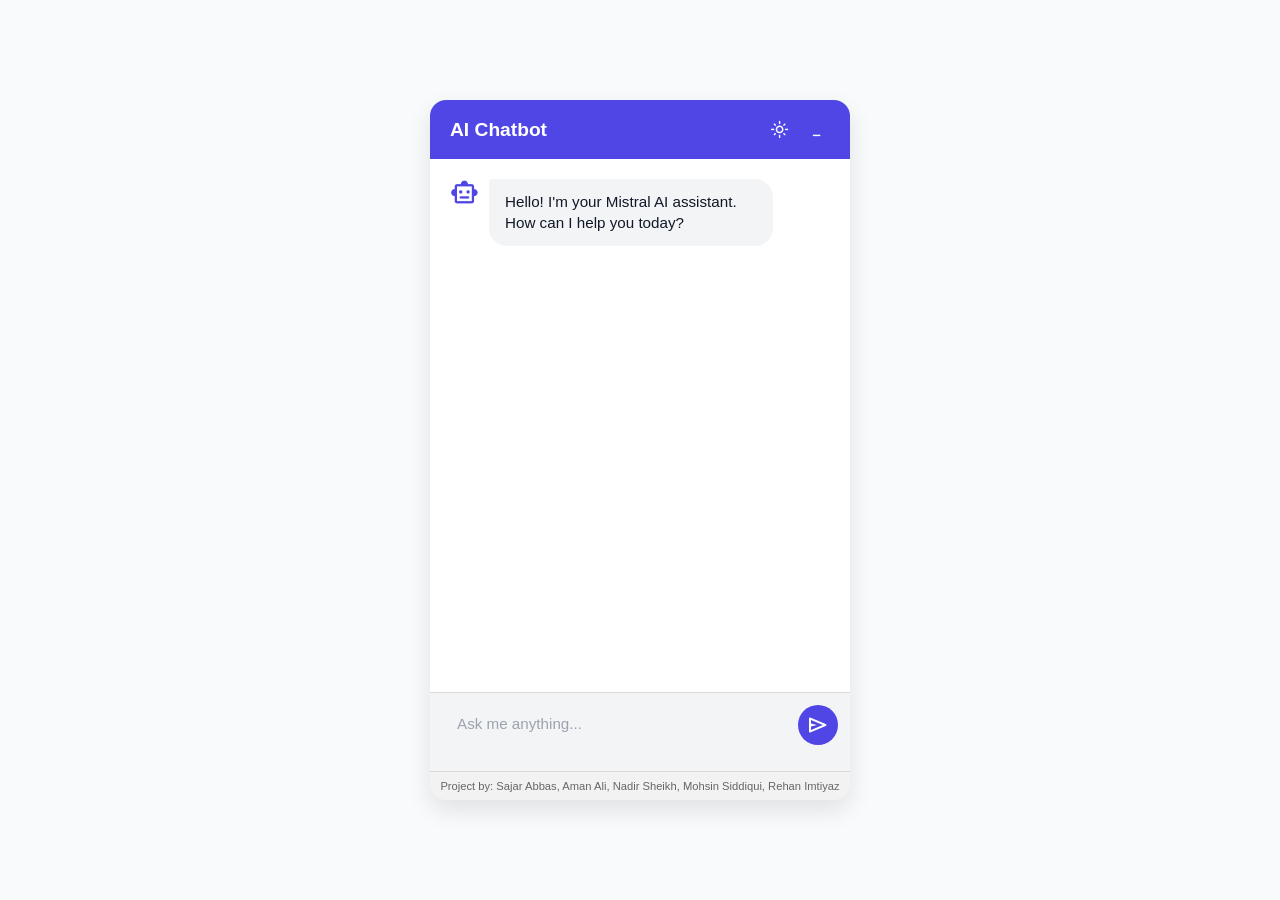
==== index.html @ 991acd9a "Add files via upload" ====
<!DOCTYPE html>
<html lang="en">
<head>
  <meta charset="UTF-8" />
  <meta name="viewport" content="width=device-width, initial-scale=1.0" />
  <title>AI Chatbot</title>
  <link rel="stylesheet" href="style.css" />
  <script src="script.js" defer></script>
  <link rel="stylesheet" href="https://fonts.googleapis.com/css2?family=Material+Symbols+Rounded:opsz,wght,FILL,GRAD@20..48,100..700,0..1,-50..200" />
</head>
<body class="light-mode">
  <div class="chatbot-container">
    <header class="chatbot-header">
      <h2>AI Chatbot</h2>
      <div class="header-controls">
        <button class="theme-toggle">
          <span class="material-symbols-rounded">light_mode</span>
          <span class="material-symbols-rounded">dark_mode</span>
        </button>
        <button class="minimize-btn">
          <span class="material-symbols-rounded">minimize</span>
        </button>
      </div>
    </header>
    
    <ul class="chatbox">
      <li class="chat incoming">
        <span class="material-symbols-rounded">smart_toy</span>
        <p>Hello! I'm your Mistral AI assistant. How can I help you today?</p>
      </li>
    </ul>

    <div class="chat-input">
      <textarea placeholder="Ask me anything..." spellcheck="false" required></textarea>
      <button id="send-btn" class="material-symbols-rounded">send</button>
    </div>

    <!-- Credits Footer (Discreet but visible) -->
    <footer class="credits">
      <p>Project by: Sajar Abbas, Aman Ali, Nadir Sheikh, Mohsin Siddiqui, Rehan Imtiyaz</p>
    </footer>
  </div>
</body>
</html>
---- style.css ----
:root {
    /* Light Mode Colors */
    --light-primary: #4f46e5;
    --light-secondary: #6366f1;
    --light-bg: #f9fafb;
    --light-text: #111827;
    --light-chat-bg: #ffffff;
    --light-input-bg: #f3f4f6;
    
    /* Dark Mode Colors */
    --dark-primary: #7c3aed;
    --dark-secondary: #8b5cf6;
    --dark-bg: #111827;
    --dark-text: #f3f4f6;
    --dark-chat-bg: #1f2937;
    --dark-input-bg: #374151;
  }
  
  * {
    margin: 0;
    padding: 0;
    box-sizing: border-box;
    font-family: 'Segoe UI', Tahoma, Geneva, Verdana, sans-serif;
    transition: background-color 0.3s, color 0.1s;
  }
  
  body {
    height: 100vh;
    display: flex;
    justify-content: center;
    align-items: center;
    background: var(--light-bg);
  }
  
  body.dark-mode {
    background: var(--dark-bg);
  }
  
  .chatbot-container {
    width: 90%;
    max-width: 420px;
    height: 80vh;
    max-height: 700px;
    background: var(--light-chat-bg);
    border-radius: 16px;
    box-shadow: 0 10px 25px rgba(0, 0, 0, 0.1);
    display: flex;
    flex-direction: column;
    overflow: hidden;
  }
  
  body.dark-mode .chatbot-container {
    background: var(--dark-chat-bg);
    box-shadow: 0 10px 25px rgba(0, 0, 0, 0.3);
  }
  
  .chatbot-header {
    background: var(--light-primary);
    color: white;
    padding: 16px 20px;
    display: flex;
    justify-content: space-between;
    align-items: center;
  }
  
  body.dark-mode .chatbot-header {
    background: var(--dark-primary);
  }
  
  .chatbot-header h2 {
    font-size: 1.2rem;
    font-weight: 600;
  }
  
  .header-controls {
    display: flex;
    gap: 10px;
  }
  
  .theme-toggle, .minimize-btn {
    background: transparent;
    border: none;
    color: white;
    cursor: pointer;
    display: flex;
    align-items: center;
    justify-content: center;
    padding: 4px;
    border-radius: 50%;
  }
  
  .theme-toggle span, .minimize-btn span {
    font-size: 1.2rem;
  }
  
  .theme-toggle span:last-child,
  body.dark-mode .theme-toggle span:first-child {
    display: none;
  }
  
  body.dark-mode .theme-toggle span:last-child {
    display: block;
  }
  
  .chatbox {
    flex: 1;
    overflow-y: auto;
    padding: 20px;
    display: flex;
    flex-direction: column;
    gap: 15px;
  }
  
  .chat {
    display: flex;
    gap: 10px;
    max-width: 85%;
  }
  
  .chat.incoming {
    align-self: flex-start;
  }
  
  .chat.outgoing {
    align-self: flex-end;
    flex-direction: row-reverse;
  }
  
  .chat p {
    padding: 12px 16px;
    border-radius: 18px;
    line-height: 1.4;
    font-size: 0.95rem;
  }
  
  .chat.incoming p {
    background: var(--light-input-bg);
    color: var(--light-text);
    border-top-left-radius: 4px;
  }
  
  body.dark-mode .chat.incoming p {
    background: var(--dark-input-bg);
    color: var(--dark-text);
  }
  
  .chat.outgoing p {
    background: var(--light-primary);
    color: white;
    border-top-right-radius: 4px;
  }
  
  body.dark-mode .chat.outgoing p {
    background: var(--dark-primary);
  }
  
  .chat .material-symbols-rounded {
    font-size: 1.8rem;
    color: var(--light-primary);
  }
  
  body.dark-mode .chat .material-symbols-rounded {
    color: var(--dark-primary);
  }
  
  .chat-input {
    display: flex;
    padding: 12px;
    background: var(--light-input-bg);
    border-top: 1px solid rgba(0, 0, 0, 0.1);
  }
  
  body.dark-mode .chat-input {
    background: var(--dark-input-bg);
    border-top: 1px solid rgba(255, 255, 255, 0.1);
  }
  
  .chat-input textarea {
    flex: 1;
    border: none;
    outline: none;
    resize: none;
    max-height: 120px;
    padding: 10px 15px;
    font-size: 0.95rem;
    background: transparent;
    color: var(--light-text);
  }
  
  body.dark-mode .chat-input textarea {
    color: var(--dark-text);
  }
  
  .chat-input textarea::placeholder {
    color: #9ca3af;
  }
  
  #send-btn {
    background: var(--light-primary);
    color: white;
    border: none;
    border-radius: 50%;
    width: 40px;
    height: 40px;
    display: flex;
    align-items: center;
    justify-content: center;
    cursor: pointer;
    margin-left: 10px;
  }
  
  body.dark-mode #send-btn {
    background: var(--dark-primary);
  }
  
  #send-btn:hover {
    opacity: 0.9;
  }
  
  /* Scrollbar styling */
  ::-webkit-scrollbar {
    width: 6px;
  }
  
  ::-webkit-scrollbar-track {
    background: transparent;
  }
  
  ::-webkit-scrollbar-thumb {
    background: #ccc;
    border-radius: 3px;
  }
  
  body.dark-mode ::-webkit-scrollbar-thumb {
    background: #4b5563;
  }
  
  /* Typing animation */
  @keyframes typing {
    0% { opacity: 0.5; }
    50% { opacity: 1; }
    100% { opacity: 0.5; }
  }
  
  .typing-indicator {
    display: inline-block;
    margin-left: 5px;
  }
  
  .typing-indicator span {
    display: inline-block;
    width: 8px;
    height: 8px;
    background: currentColor;
    border-radius: 50%;
    margin: 0 2px;
    animation: typing 1.4s infinite ease-in-out;
  }
  
  .typing-indicator span:nth-child(2) {
    animation-delay: 0.2s;
  }
  
  .typing-indicator span:nth-child(3) {
    animation-delay: 0.4s;
  }
  
  /* Responsive design */
  @media (max-width: 480px) {
    .chatbot-container {
      width: 100%;
      height: 100vh;
      max-height: none;
      border-radius: 0;
    }
  }

  .chat p {
    transition: all 0.3s ease;
    overflow: hidden;
  }
  
  .typing-indicator {
    display: inline-flex;
    gap: 4px;
    align-items: center;
  }
  
  .typing-indicator span {
    display: inline-block;
    width: 8px;
    height: 8px;
    background: currentColor;
    border-radius: 50%;
    animation: bounce 1.4s infinite ease-in-out both;
  }
  
  @keyframes bounce {
    0%, 80%, 100% { transform: scale(0); }
    40% { transform: scale(1); }
  }
  
  .typing-indicator span:nth-child(1) {
    animation-delay: -0.32s;
  }
  
  .typing-indicator span:nth-child(2) {
    animation-delay: -0.16s;
  }
  
  /* Smooth text appearance */
  @keyframes textAppear {
    from { opacity: 0; transform: translateY(5px); }
    to { opacity: 1; transform: translateY(0); }
  }
  
  .chat.incoming p span {
    display: inline-block;
    animation: textAppear 0.3s ease forwards;
    opacity: 0;
  }

  /* Credits Footer */
.credits {
    text-align: center;
    padding: 8px 0;
    font-size: 0.7rem;
    color: #666;
    background: rgba(0, 0, 0, 0.05);
    border-top: 1px solid rgba(0, 0, 0, 0.1);
  }
  
  body.dark-mode .credits {
    color: #aaa;
    background: rgba(255, 255, 255, 0.05);
    border-top: 1px solid rgba(255, 255, 255, 0.1);
  }
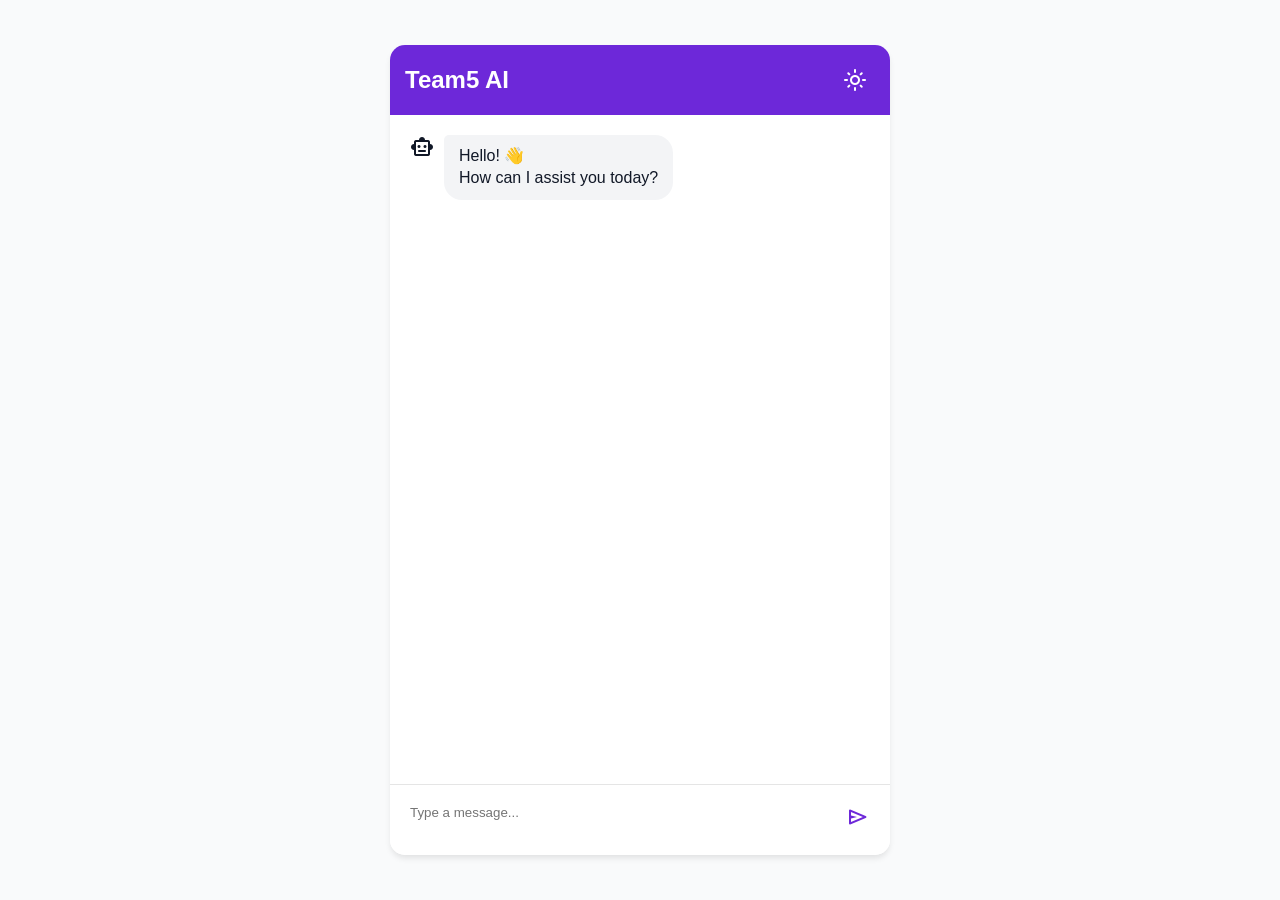
==== commit db56d010: "Update index.html" ====
--- a/index.html
+++ b/index.html
@@ -1,44 +1,34 @@
 <!DOCTYPE html>
 <html lang="en">
 <head>
-  <meta charset="UTF-8" />
-  <meta name="viewport" content="width=device-width, initial-scale=1.0" />
-  <title>AI Chatbot</title>
-  <link rel="stylesheet" href="style.css" />
+  <meta charset="UTF-8">
+  <meta name="viewport" content="width=device-width, initial-scale=1.0">
+  <title>Team5 AI Chatbot</title>
+  <link rel="stylesheet" href="style.css">
   <script src="script.js" defer></script>
-  <link rel="stylesheet" href="https://fonts.googleapis.com/css2?family=Material+Symbols+Rounded:opsz,wght,FILL,GRAD@20..48,100..700,0..1,-50..200" />
+  <link rel="stylesheet" href="https://fonts.googleapis.com/css2?family=Material+Symbols+Rounded:opsz,wght,FILL,GRAD@20..48,100..700,0..1,-50..200">
 </head>
-<body class="light-mode">
+<body>
   <div class="chatbot-container">
-    <header class="chatbot-header">
-      <h2>AI Chatbot</h2>
-      <div class="header-controls">
+    <div class="chatbot">
+      <header>
+        <h2>Team5 AI</h2>
         <button class="theme-toggle">
           <span class="material-symbols-rounded">light_mode</span>
           <span class="material-symbols-rounded">dark_mode</span>
         </button>
-        <button class="minimize-btn">
-          <span class="material-symbols-rounded">minimize</span>
-        </button>
+      </header>
+      <ul class="chatbox">
+        <li class="chat incoming">
+          <span class="material-symbols-rounded">smart_toy</span>
+          <p>Hello! 👋<br>How can I assist you today?</p>
+        </li>
+      </ul>
+      <div class="chat-input">
+        <textarea placeholder="Type a message..." spellcheck="false" required></textarea>
+        <span id="send-btn" class="material-symbols-rounded">send</span>
       </div>
-    </header>
-    
-    <ul class="chatbox">
-      <li class="chat incoming">
-        <span class="material-symbols-rounded">smart_toy</span>
-        <p>Hello! I'm your Mistral AI assistant. How can I help you today?</p>
-      </li>
-    </ul>
-
-    <div class="chat-input">
-      <textarea placeholder="Ask me anything..." spellcheck="false" required></textarea>
-      <button id="send-btn" class="material-symbols-rounded">send</button>
     </div>
-
-    <!-- Credits Footer (Discreet but visible) -->
-    <footer class="credits">
-      <p>Project by: Sajar Abbas, Aman Ali, Nadir Sheikh, Mohsin Siddiqui, Rehan Imtiyaz</p>
-    </footer>
   </div>
 </body>
-</html>+</html>
--- a/style.css
+++ b/style.css
@@ -1,19 +1,24 @@
 :root {
-    /* Light Mode Colors */
-    --light-primary: #4f46e5;
-    --light-secondary: #6366f1;
-    --light-bg: #f9fafb;
-    --light-text: #111827;
-    --light-chat-bg: #ffffff;
-    --light-input-bg: #f3f4f6;
-    
-    /* Dark Mode Colors */
-    --dark-primary: #7c3aed;
-    --dark-secondary: #8b5cf6;
-    --dark-bg: #111827;
-    --dark-text: #f3f4f6;
-    --dark-chat-bg: #1f2937;
-    --dark-input-bg: #374151;
+    --primary-color: #6d28d9;
+    --bg-color: #f9fafb;
+    --text-color: #111827;
+    --chatbot-bg: #ffffff;
+    --incoming-bg: #f3f4f6;
+    --outgoing-bg: #6d28d9;
+    --outgoing-text: #ffffff;
+    --input-bg: #ffffff;
+    --shadow: 0 4px 6px -1px rgba(0, 0, 0, 0.1);
+  }
+  
+  [data-theme="dark"] {
+    --primary-color: #8b5cf6;
+    --bg-color: #1a1a1a;
+    --text-color: #f3f4f6;
+    --chatbot-bg: #252525;
+    --incoming-bg: #333333;
+    --outgoing-bg: #8b5cf6;
+    --input-bg: #333333;
+    --shadow: 0 4px 6px -1px rgba(0, 0, 0, 0.3);
   }
   
   * {
@@ -21,91 +26,77 @@
     padding: 0;
     box-sizing: border-box;
     font-family: 'Segoe UI', Tahoma, Geneva, Verdana, sans-serif;
-    transition: background-color 0.3s, color 0.1s;
+    transition: background 0.3s ease;
   }
   
   body {
-    height: 100vh;
+    background: var(--bg-color);
+    color: var(--text-color);
+    min-height: 100vh;
     display: flex;
     justify-content: center;
     align-items: center;
-    background: var(--light-bg);
-  }
-  
-  body.dark-mode {
-    background: var(--dark-bg);
   }
   
   .chatbot-container {
-    width: 90%;
-    max-width: 420px;
-    height: 80vh;
-    max-height: 700px;
-    background: var(--light-chat-bg);
-    border-radius: 16px;
-    box-shadow: 0 10px 25px rgba(0, 0, 0, 0.1);
+    width: 100%;
+    max-width: 500px;
+    height: 90vh;
+    margin: 20px;
+  }
+  
+  .chatbot {
+    background: var(--chatbot-bg);
+    border-radius: 15px;
+    box-shadow: var(--shadow);
+    overflow: hidden;
     display: flex;
     flex-direction: column;
-    overflow: hidden;
+    height: 100%;
   }
   
-  body.dark-mode .chatbot-container {
-    background: var(--dark-chat-bg);
-    box-shadow: 0 10px 25px rgba(0, 0, 0, 0.3);
-  }
-  
-  .chatbot-header {
-    background: var(--light-primary);
+  header {
+    background: var(--primary-color);
     color: white;
-    padding: 16px 20px;
+    padding: 15px;
     display: flex;
     justify-content: space-between;
     align-items: center;
   }
   
-  body.dark-mode .chatbot-header {
-    background: var(--dark-primary);
-  }
-  
-  .chatbot-header h2 {
-    font-size: 1.2rem;
-    font-weight: 600;
-  }
-  
-  .header-controls {
-    display: flex;
-    gap: 10px;
-  }
-  
-  .theme-toggle, .minimize-btn {
+  .theme-toggle {
     background: transparent;
     border: none;
     color: white;
     cursor: pointer;
-    display: flex;
-    align-items: center;
-    justify-content: center;
-    padding: 4px;
-    border-radius: 50%;
+    position: relative;
+    width: 40px;
+    height: 40px;
   }
   
-  .theme-toggle span, .minimize-btn span {
-    font-size: 1.2rem;
+  .theme-toggle span {
+    position: absolute;
+    top: 50%;
+    left: 50%;
+    transform: translate(-50%, -50%);
   }
   
-  .theme-toggle span:last-child,
-  body.dark-mode .theme-toggle span:first-child {
-    display: none;
+  .theme-toggle span:last-child {
+    opacity: 0;
   }
   
-  body.dark-mode .theme-toggle span:last-child {
-    display: block;
+  [data-theme="dark"] .theme-toggle span:first-child {
+    opacity: 0;
+  }
+  
+  [data-theme="dark"] .theme-toggle span:last-child {
+    opacity: 1;
   }
   
   .chatbox {
     flex: 1;
+    padding: 20px;
     overflow-y: auto;
-    padding: 20px;
     display: flex;
     flex-direction: column;
     gap: 15px;
@@ -114,7 +105,7 @@
   .chat {
     display: flex;
     gap: 10px;
-    max-width: 85%;
+    max-width: 80%;
   }
   
   .chat.incoming {
@@ -127,52 +118,28 @@
   }
   
   .chat p {
-    padding: 12px 16px;
+    padding: 10px 15px;
     border-radius: 18px;
     line-height: 1.4;
-    font-size: 0.95rem;
   }
   
-  .chat.incoming p {
-    background: var(--light-input-bg);
-    color: var(--light-text);
-    border-top-left-radius: 4px;
+  .incoming p {
+    background: var(--incoming-bg);
+    color: var(--text-color);
+    border-top-left-radius: 5px;
   }
   
-  body.dark-mode .chat.incoming p {
-    background: var(--dark-input-bg);
-    color: var(--dark-text);
-  }
-  
-  .chat.outgoing p {
-    background: var(--light-primary);
-    color: white;
-    border-top-right-radius: 4px;
-  }
-  
-  body.dark-mode .chat.outgoing p {
-    background: var(--dark-primary);
-  }
-  
-  .chat .material-symbols-rounded {
-    font-size: 1.8rem;
-    color: var(--light-primary);
-  }
-  
-  body.dark-mode .chat .material-symbols-rounded {
-    color: var(--dark-primary);
+  .outgoing p {
+    background: var(--outgoing-bg);
+    color: var(--outgoing-text);
+    border-top-right-radius: 5px;
   }
   
   .chat-input {
     display: flex;
-    padding: 12px;
-    background: var(--light-input-bg);
+    padding: 10px;
     border-top: 1px solid rgba(0, 0, 0, 0.1);
-  }
-  
-  body.dark-mode .chat-input {
-    background: var(--dark-input-bg);
-    border-top: 1px solid rgba(255, 255, 255, 0.1);
+    background: var(--input-bg);
   }
   
   .chat-input textarea {
@@ -181,80 +148,36 @@
     outline: none;
     resize: none;
     max-height: 120px;
-    padding: 10px 15px;
-    font-size: 0.95rem;
-    background: transparent;
-    color: var(--light-text);
-  }
-  
-  body.dark-mode .chat-input textarea {
-    color: var(--dark-text);
-  }
-  
-  .chat-input textarea::placeholder {
-    color: #9ca3af;
+    padding: 10px;
+    border-radius: 8px;
+    background: var(--input-bg);
+    color: var(--text-color);
   }
   
   #send-btn {
-    background: var(--light-primary);
-    color: white;
-    border: none;
-    border-radius: 50%;
-    width: 40px;
-    height: 40px;
-    display: flex;
-    align-items: center;
-    justify-content: center;
+    color: var(--primary-color);
     cursor: pointer;
-    margin-left: 10px;
-  }
-  
-  body.dark-mode #send-btn {
-    background: var(--dark-primary);
-  }
-  
-  #send-btn:hover {
-    opacity: 0.9;
-  }
-  
-  /* Scrollbar styling */
-  ::-webkit-scrollbar {
-    width: 6px;
-  }
-  
-  ::-webkit-scrollbar-track {
-    background: transparent;
-  }
-  
-  ::-webkit-scrollbar-thumb {
-    background: #ccc;
-    border-radius: 3px;
-  }
-  
-  body.dark-mode ::-webkit-scrollbar-thumb {
-    background: #4b5563;
+    padding: 10px;
   }
   
   /* Typing animation */
   @keyframes typing {
-    0% { opacity: 0.5; }
-    50% { opacity: 1; }
-    100% { opacity: 0.5; }
+    from { opacity: 0.4; }
+    to { opacity: 1; }
   }
   
   .typing-indicator {
-    display: inline-block;
-    margin-left: 5px;
+    display: flex;
+    gap: 5px;
+    padding: 10px 15px;
   }
   
   .typing-indicator span {
-    display: inline-block;
     width: 8px;
     height: 8px;
-    background: currentColor;
+    background: var(--text-color);
     border-radius: 50%;
-    margin: 0 2px;
-    animation: typing 1.4s infinite ease-in-out;
+    animation: typing 1s infinite alternate;
   }
   
   .typing-indicator span:nth-child(2) {
@@ -264,74 +187,3 @@
   .typing-indicator span:nth-child(3) {
     animation-delay: 0.4s;
   }
-  
-  /* Responsive design */
-  @media (max-width: 480px) {
-    .chatbot-container {
-      width: 100%;
-      height: 100vh;
-      max-height: none;
-      border-radius: 0;
-    }
-  }
-
-  .chat p {
-    transition: all 0.3s ease;
-    overflow: hidden;
-  }
-  
-  .typing-indicator {
-    display: inline-flex;
-    gap: 4px;
-    align-items: center;
-  }
-  
-  .typing-indicator span {
-    display: inline-block;
-    width: 8px;
-    height: 8px;
-    background: currentColor;
-    border-radius: 50%;
-    animation: bounce 1.4s infinite ease-in-out both;
-  }
-  
-  @keyframes bounce {
-    0%, 80%, 100% { transform: scale(0); }
-    40% { transform: scale(1); }
-  }
-  
-  .typing-indicator span:nth-child(1) {
-    animation-delay: -0.32s;
-  }
-  
-  .typing-indicator span:nth-child(2) {
-    animation-delay: -0.16s;
-  }
-  
-  /* Smooth text appearance */
-  @keyframes textAppear {
-    from { opacity: 0; transform: translateY(5px); }
-    to { opacity: 1; transform: translateY(0); }
-  }
-  
-  .chat.incoming p span {
-    display: inline-block;
-    animation: textAppear 0.3s ease forwards;
-    opacity: 0;
-  }
-
-  /* Credits Footer */
-.credits {
-    text-align: center;
-    padding: 8px 0;
-    font-size: 0.7rem;
-    color: #666;
-    background: rgba(0, 0, 0, 0.05);
-    border-top: 1px solid rgba(0, 0, 0, 0.1);
-  }
-  
-  body.dark-mode .credits {
-    color: #aaa;
-    background: rgba(255, 255, 255, 0.05);
-    border-top: 1px solid rgba(255, 255, 255, 0.1);
-  }
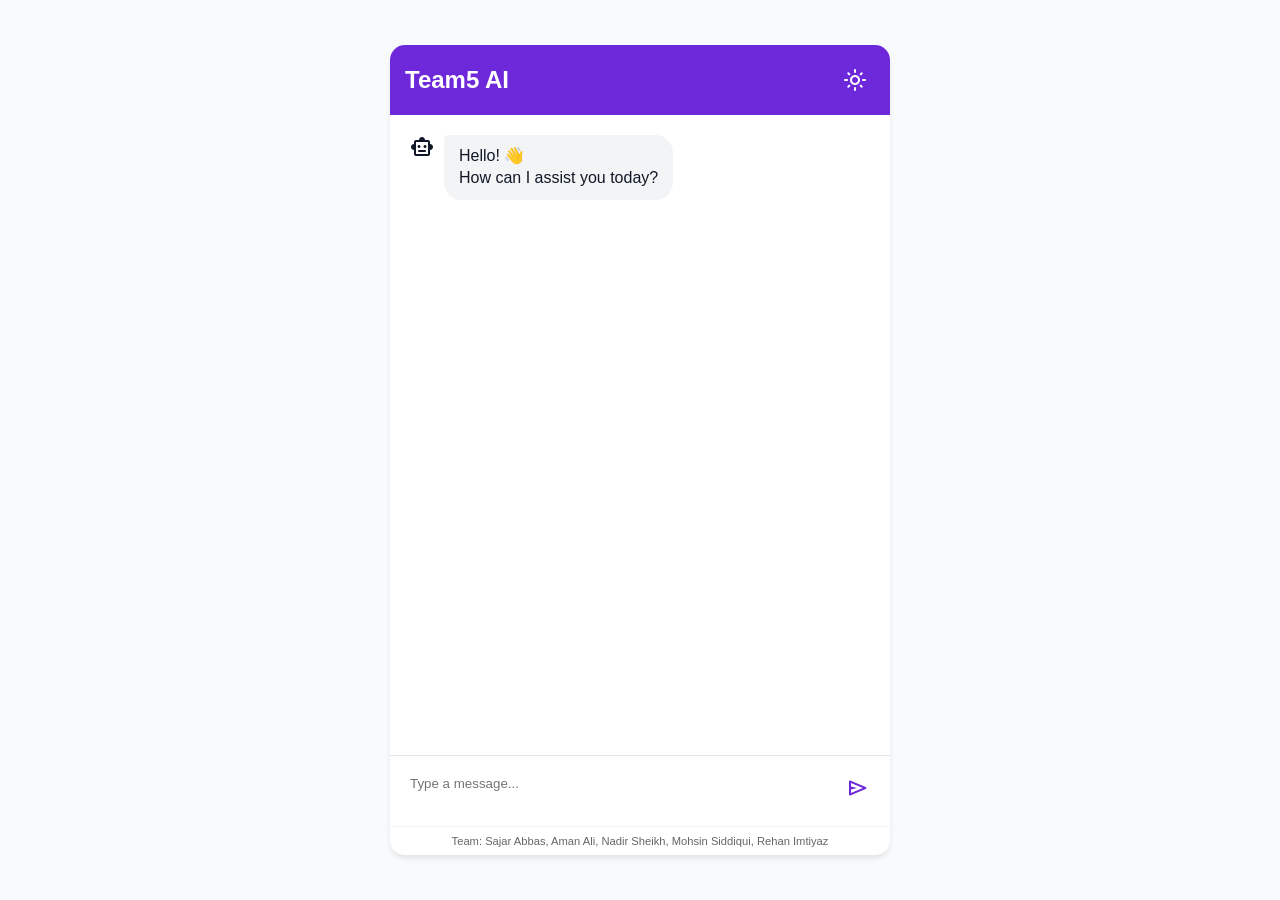
==== commit 0a9da392: "Update index.html" ====
--- a/index.html
+++ b/index.html
@@ -28,6 +28,9 @@
         <textarea placeholder="Type a message..." spellcheck="false" required></textarea>
         <span id="send-btn" class="material-symbols-rounded">send</span>
       </div>
+      <div class="team-credits">
+        <span>Team: Sajar Abbas, Aman Ali, Nadir Sheikh, Mohsin Siddiqui, Rehan Imtiyaz</span>
+      </div>
     </div>
   </div>
 </body>
--- a/style.css
+++ b/style.css
@@ -187,3 +187,26 @@
   .typing-indicator span:nth-child(3) {
     animation-delay: 0.4s;
   }
+
+.team-credits {
+    text-align: center;
+    padding: 8px 0;
+    font-size: 0.7rem;
+    color: #666;
+    border-top: 1px solid rgba(0, 0, 0, 0.05);
+    background: rgba(255, 255, 255, 0.5);
+  }
+  
+  [data-theme="dark"] .team-credits {
+    color: #aaa;
+    border-top-color: rgba(255, 255, 255, 0.1);
+    background: rgba(30, 30, 30, 0.3);
+  }
+  
+  /* Responsive adjustment */
+  @media (max-width: 600px) {
+    .team-credits {
+      font-size: 0.6rem;
+      padding: 6px 0;
+    }  
+  }
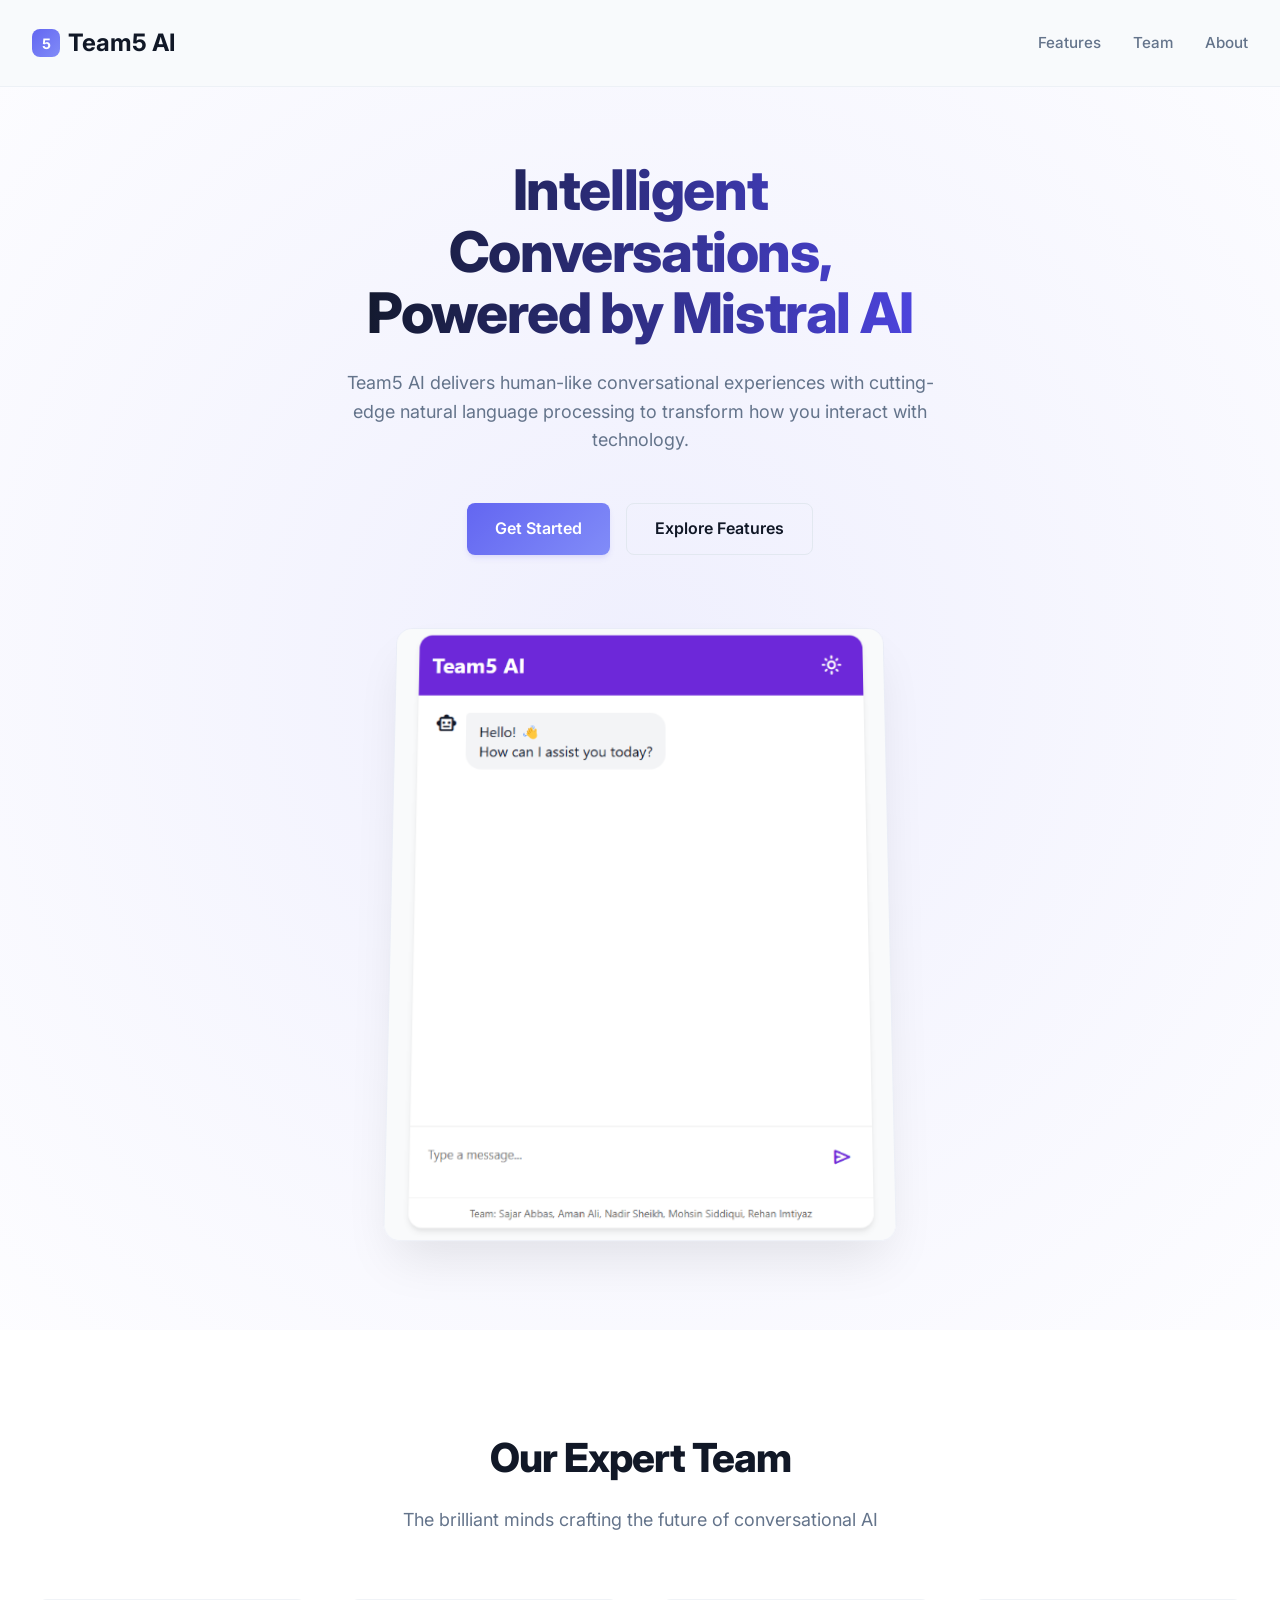
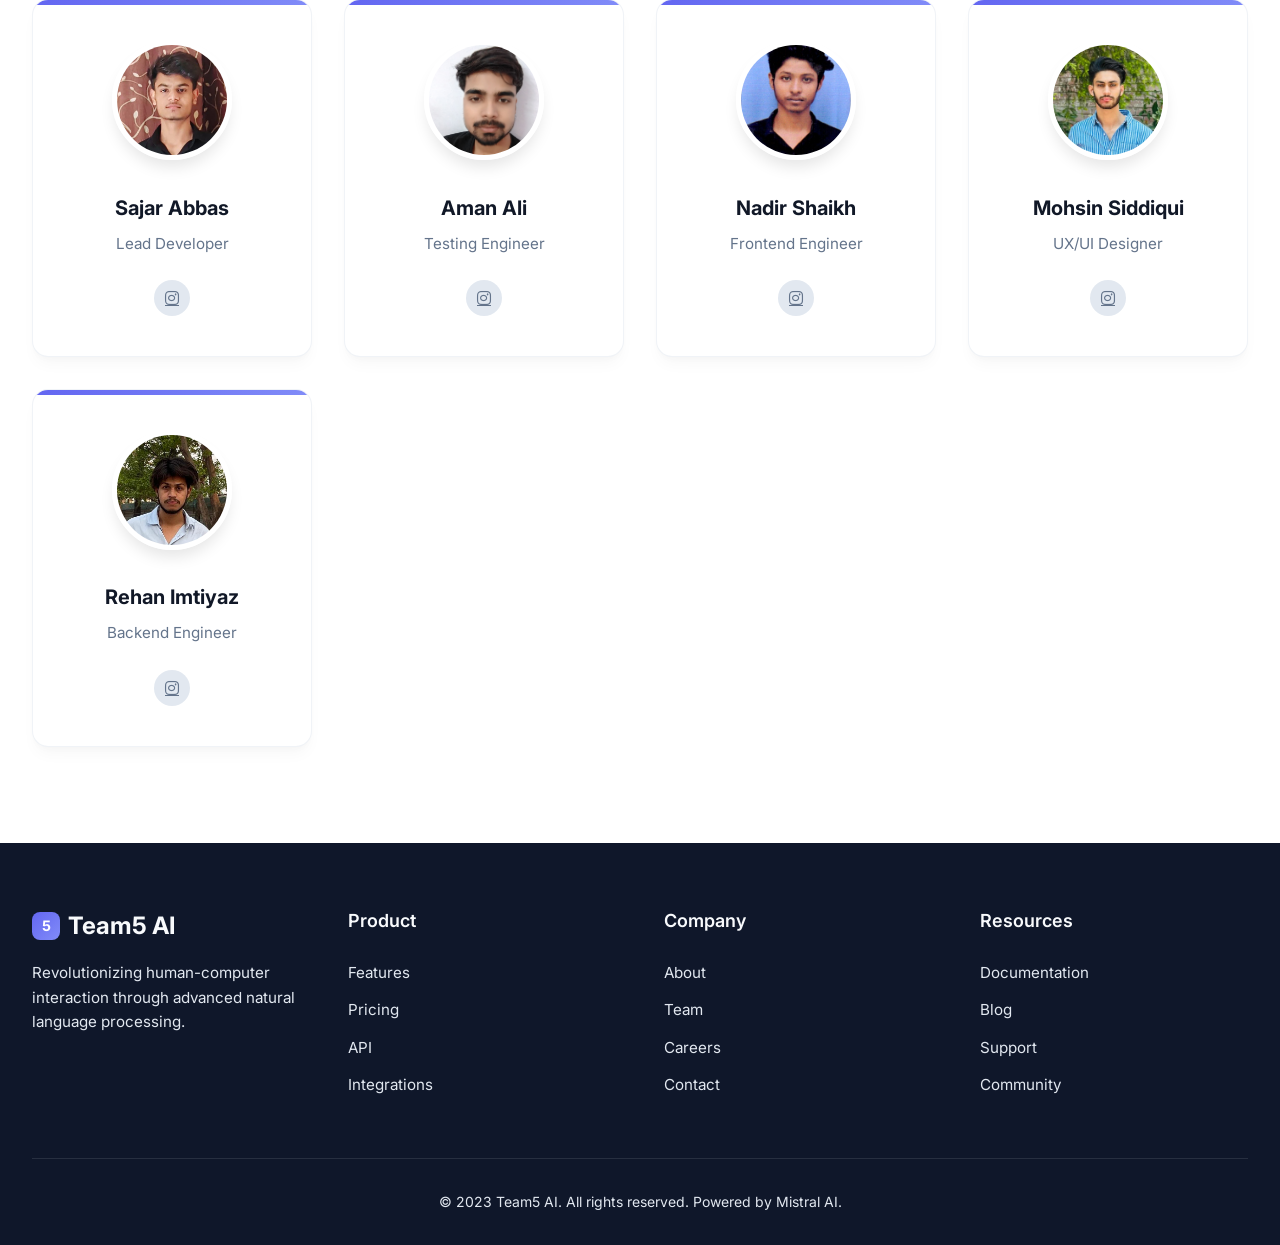
==== commit d92001d6: "Update and rename landingpage.html to index.html" ====
--- a/index.html
+++ b/index.html
@@ -1,37 +1,682 @@
 <!DOCTYPE html>
 <html lang="en">
 <head>
-  <meta charset="UTF-8">
-  <meta name="viewport" content="width=device-width, initial-scale=1.0">
-  <title>Team5 AI Chatbot</title>
-  <link rel="stylesheet" href="style.css">
-  <script src="script.js" defer></script>
-  <link rel="stylesheet" href="https://fonts.googleapis.com/css2?family=Material+Symbols+Rounded:opsz,wght,FILL,GRAD@20..48,100..700,0..1,-50..200">
+    <meta charset="UTF-8">
+    <meta name="viewport" content="width=device-width, initial-scale=1.0">
+    <title>Team5 AI | Next-Gen Chatbot</title>
+    <link rel="stylesheet" href="https://cdnjs.cloudflare.com/ajax/libs/font-awesome/6.4.0/css/all.min.css">
+    <link rel="preconnect" href="https://fonts.googleapis.com">
+    <link rel="preconnect" href="https://fonts.gstatic.com" crossorigin>
+    <link href="https://fonts.googleapis.com/css2?family=Inter:wght@300;400;500;600;700&display=swap" rel="stylesheet">
+    <style>
+        :root {
+            --primary: #6366f1;
+            --primary-dark: #4f46e5;
+            --primary-light: #818cf8;
+            --dark: #111827;
+            --darker: #0f172a;
+            --light: #f8fafc;
+            --lighter: #ffffff;
+            --gray: #64748b;
+            --gray-light: #e2e8f0;
+            --gradient: linear-gradient(135deg, var(--primary) 0%, var(--primary-light) 100%);
+        }
+
+        * {
+            margin: 0;
+            padding: 0;
+            box-sizing: border-box;
+            font-family: 'Inter', -apple-system, BlinkMacSystemFont, sans-serif;
+        }
+
+        body {
+            background-color: var(--lighter);
+            color: var(--dark);
+            line-height: 1.6;
+            -webkit-font-smoothing: antialiased;
+        }
+
+        .container {
+            max-width: 1280px;
+            margin: 0 auto;
+            padding: 0 2rem;
+        }
+
+        section {
+            padding: 6rem 0;
+        }
+
+        /* Header */
+        header {
+            background-color: rgba(248, 250, 252, 0.95);
+            backdrop-filter: blur(10px);
+            -webkit-backdrop-filter: blur(10px);
+            position: fixed;
+            width: 100%;
+            z-index: 100;
+            border-bottom: 1px solid rgba(226, 232, 240, 0.5);
+        }
+
+        nav {
+            display: flex;
+            justify-content: space-between;
+            align-items: center;
+            padding: 1.5rem 0;
+        }
+
+        .logo {
+            font-size: 1.5rem;
+            font-weight: 700;
+            color: var(--dark);
+            display: flex;
+            align-items: center;
+            gap: 0.5rem;
+        }
+
+        .logo span {
+            color: var(--primary);
+        }
+
+        .logo-icon {
+            width: 28px;
+            height: 28px;
+            background: var(--gradient);
+            border-radius: 8px;
+            display: flex;
+            align-items: center;
+            justify-content: center;
+            color: white;
+            font-weight: bold;
+            font-size: 0.9rem;
+        }
+
+        .nav-links {
+            display: flex;
+            gap: 2rem;
+        }
+
+        .nav-links a {
+            text-decoration: none;
+            color: var(--gray);
+            font-weight: 500;
+            transition: all 0.3s cubic-bezier(0.4, 0, 0.2, 1);
+            font-size: 0.95rem;
+        }
+
+        .nav-links a:hover {
+            color: var(--primary);
+        }
+
+        .btn {
+            display: inline-flex;
+            align-items: center;
+            justify-content: center;
+            padding: 0.75rem 1.75rem;
+            background: var(--gradient);
+            color: white;
+            border-radius: 0.5rem;
+            text-decoration: none;
+            font-weight: 600;
+            transition: all 0.3s cubic-bezier(0.4, 0, 0.2, 1);
+            border: none;
+            cursor: pointer;
+            box-shadow: 0 4px 6px -1px rgba(79, 70, 229, 0.1), 0 2px 4px -1px rgba(79, 70, 229, 0.06);
+        }
+
+        .btn:hover {
+            background: linear-gradient(135deg, var(--primary-dark) 0%, var(--primary) 100%);
+            transform: translateY(-2px);
+            box-shadow: 0 10px 15px -3px rgba(79, 70, 229, 0.1), 0 4px 6px -2px rgba(79, 70, 229, 0.05);
+        }
+
+        .btn-outline {
+            background: transparent;
+            border: 1px solid var(--gray-light);
+            color: var(--dark);
+            box-shadow: none;
+        }
+
+        .btn-outline:hover {
+            background: rgba(248, 250, 252, 0.5);
+            border-color: var(--primary-light);
+            color: var(--primary-dark);
+            transform: translateY(-2px);
+        }
+
+        /* Hero Section */
+        .hero {
+            padding: 10rem 0 6rem;
+            position: relative;
+            overflow: hidden;
+        }
+
+        .hero::before {
+            content: '';
+            position: absolute;
+            top: -50%;
+            left: -10%;
+            width: 120%;
+            height: 200%;
+            background: radial-gradient(circle at 50% 50%, rgba(99, 102, 241, 0.1) 0%, rgba(99, 102, 241, 0) 70%);
+            z-index: -1;
+        }
+
+        .hero-content {
+            max-width: 600px;
+            margin: 0 auto;
+            text-align: center;
+            position: relative;
+            z-index: 2;
+        }
+
+        .hero h1 {
+            font-size: 3.5rem;
+            font-weight: 800;
+            line-height: 1.1;
+            margin-bottom: 1.5rem;
+            background: linear-gradient(to right, var(--dark), var(--primary-dark));
+            -webkit-background-clip: text;
+            -webkit-text-fill-color: transparent;
+            letter-spacing: -0.025em;
+        }
+
+        .hero p {
+            font-size: 1.125rem;
+            color: var(--gray);
+            max-width: 600px;
+            margin: 0 auto 3rem;
+        }
+
+        .hero-buttons {
+            display: flex;
+            justify-content: center;
+            gap: 1rem;
+            margin-bottom: 4rem;
+        }
+
+        .hero-image {
+            max-width: 500px;
+            margin: 0 auto;
+            border-radius: 1rem;
+            overflow: hidden;
+            box-shadow: 0 25px 50px -12px rgba(0, 0, 0, 0.1);
+            border: 1px solid rgba(226, 232, 240, 0.5);
+            transform: perspective(1000px) rotateX(5deg);
+            transition: transform 0.5s cubic-bezier(0.4, 0, 0.2, 1);
+        }
+
+        .hero-image:hover {
+            transform: perspective(1000px) rotateX(0deg);
+        }
+
+        .hero-image img {
+            width: 100%;
+            height: auto;
+            display: block;
+        }
+
+        /* Team Section */
+        .team {
+            background-color: var(--lighter);
+            position: relative;
+        }
+
+        .team::before {
+            content: '';
+            position: absolute;
+            bottom: 0;
+            left: 0;
+            width: 100%;
+            height: 50%;
+            background: linear-gradient(to bottom, rgba(248, 250, 252, 0) 0%, var(--lighter) 100%);
+            z-index: -1;
+        }
+
+        .section-title {
+            text-align: center;
+            margin-bottom: 4rem;
+        }
+
+        .section-title h2 {
+            font-size: 2.5rem;
+            font-weight: 800;
+            color: var(--dark);
+            margin-bottom: 1rem;
+            letter-spacing: -0.025em;
+        }
+
+        .section-title p {
+            color: var(--gray);
+            max-width: 600px;
+            margin: 0 auto;
+            font-size: 1.125rem;
+        }
+
+        .team-members {
+            display: grid;
+            grid-template-columns: repeat(auto-fit, minmax(240px, 1fr));
+            gap: 2rem;
+        }
+
+        .team-member {
+            background-color: var(--lighter);
+            border-radius: 1rem;
+            overflow: hidden;
+            box-shadow: 0 10px 15px -3px rgba(0, 0, 0, 0.03), 0 4px 6px -2px rgba(0, 0, 0, 0.02);
+            transition: all 0.3s cubic-bezier(0.4, 0, 0.2, 1);
+            text-align: center;
+            padding: 2.5rem 2rem;
+            border: 1px solid rgba(226, 232, 240, 0.5);
+            position: relative;
+            overflow: hidden;
+            z-index: 1;
+        }
+
+        .team-member::before {
+            content: '';
+            position: absolute;
+            top: 0;
+            left: 0;
+            width: 100%;
+            height: 5px;
+            background: var(--gradient);
+            z-index: 2;
+        }
+
+        .team-member:hover {
+            transform: translateY(-0.5rem);
+            box-shadow: 0 20px 25px -5px rgba(0, 0, 0, 0.05), 0 10px 10px -5px rgba(0, 0, 0, 0.02);
+        }
+
+        .team-member img {
+            width: 120px;
+            height: 120px;
+            border-radius: 50%;
+            object-fit: cover;
+            margin: 0 auto 1.5rem;
+            border: 5px solid white;
+            box-shadow: 0 10px 15px -3px rgba(0, 0, 0, 0.1);
+            transition: all 0.3s cubic-bezier(0.4, 0, 0.2, 1);
+        }
+
+        .team-member:hover img {
+            transform: scale(1.05);
+        }
+
+        .team-member h3 {
+            font-size: 1.25rem;
+            font-weight: 700;
+            margin-bottom: 0.5rem;
+            color: var(--dark);
+        }
+
+        .team-member p {
+            color: var(--gray);
+            margin-bottom: 1.5rem;
+            font-size: 0.95rem;
+        }
+
+        .social-links {
+            display: flex;
+            justify-content: center;
+            gap: 1rem;
+        }
+
+        .social-links a {
+            width: 36px;
+            height: 36px;
+            border-radius: 50%;
+            background-color: var(--gray-light);
+            color: var(--gray);
+            display: flex;
+            align-items: center;
+            justify-content: center;
+            transition: all 0.3s cubic-bezier(0.4, 0, 0.2, 1);
+        }
+
+        .social-links a:hover {
+            background-color: var(--primary);
+            color: white;
+            transform: translateY(-2px);
+        }
+
+        /* Footer */
+        footer {
+            background-color: var(--darker);
+            color: var(--light);
+            padding: 4rem 0 2rem;
+            position: relative;
+        }
+
+        .footer-content {
+            display: grid;
+            grid-template-columns: repeat(auto-fit, minmax(200px, 1fr));
+            gap: 3rem;
+            margin-bottom: 3rem;
+        }
+
+        .footer-logo {
+            font-size: 1.5rem;
+            font-weight: 700;
+            color: var(--light);
+            display: flex;
+            align-items: center;
+            gap: 0.5rem;
+            margin-bottom: 1rem;
+        }
+
+        .footer-logo span {
+            color: var(--primary-light);
+        }
+
+        .footer-about p {
+            color: var(--gray-light);
+            margin-bottom: 1.5rem;
+            font-size: 0.95rem;
+        }
+
+        .footer-links h4 {
+            font-size: 1.125rem;
+            font-weight: 600;
+            margin-bottom: 1.5rem;
+            color: var(--light);
+        }
+
+        .footer-links ul {
+            list-style: none;
+        }
+
+        .footer-links li {
+            margin-bottom: 0.75rem;
+        }
+
+        .footer-links a {
+            color: var(--gray-light);
+            text-decoration: none;
+            transition: color 0.3s;
+            font-size: 0.95rem;
+        }
+
+        .footer-links a:hover {
+            color: var(--primary-light);
+        }
+
+        .footer-bottom {
+            border-top: 1px solid rgba(255, 255, 255, 0.1);
+            padding-top: 2rem;
+            text-align: center;
+        }
+
+        .footer-bottom p {
+            color: var(--gray-light);
+            font-size: 0.875rem;
+        }
+
+        /* Animations */
+        @keyframes float {
+            0%, 100% {
+                transform: translateY(0);
+            }
+            50% {
+                transform: translateY(-10px);
+            }
+        }
+
+        .floating {
+            animation: float 6s ease-in-out infinite;
+        }
+
+        /* Responsive */
+        @media (max-width: 1024px) {
+            .hero h1 {
+                font-size: 3rem;
+            }
+        }
+
+        @media (max-width: 768px) {
+            section {
+                padding: 4rem 0;
+            }
+
+            .hero {
+                padding: 8rem 0 4rem;
+            }
+
+            .hero h1 {
+                font-size: 2.5rem;
+            }
+
+            .hero p {
+                font-size: 1rem;
+            }
+
+            .hero-buttons {
+                flex-direction: column;
+                align-items: center;
+            }
+
+            .section-title h2 {
+                font-size: 2rem;
+            }
+
+            .nav-links {
+                display: none;
+            }
+        }
+
+        @media (max-width: 480px) {
+            .container {
+                padding: 0 1.5rem;
+            }
+
+            .hero h1 {
+                font-size: 2rem;
+            }
+
+            .team-member {
+                padding: 2rem 1.5rem;
+            }
+        }
+    </style>
 </head>
 <body>
-  <div class="chatbot-container">
-    <div class="chatbot">
-      <header>
-        <h2>Team5 AI</h2>
-        <button class="theme-toggle">
-          <span class="material-symbols-rounded">light_mode</span>
-          <span class="material-symbols-rounded">dark_mode</span>
-        </button>
-      </header>
-      <ul class="chatbox">
-        <li class="chat incoming">
-          <span class="material-symbols-rounded">smart_toy</span>
-          <p>Hello! 👋<br>How can I assist you today?</p>
-        </li>
-      </ul>
-      <div class="chat-input">
-        <textarea placeholder="Type a message..." spellcheck="false" required></textarea>
-        <span id="send-btn" class="material-symbols-rounded">send</span>
-      </div>
-      <div class="team-credits">
-        <span>Team: Sajar Abbas, Aman Ali, Nadir Sheikh, Mohsin Siddiqui, Rehan Imtiyaz</span>
-      </div>
-    </div>
-  </div>
+    <!-- Header -->
+    <header>
+        <div class="container">
+            <nav>
+                <div class="logo">
+                    <div class="logo-icon">5</div>
+                    Team5 AI
+                </div>
+                <div class="nav-links">
+                    <a href="#features">Features</a>
+                    <a href="#team">Team</a>
+                    <a href="#about">About</a>
+                </div>
+                
+            </nav>
+        </div>
+    </header>
+
+    <!-- Hero Section -->
+    <section class="hero">
+        <div class="container">
+            <div class="hero-content">
+                <h1>Intelligent Conversations, Powered by Mistral AI</h1>
+                <p>Team5 AI delivers human-like conversational experiences with cutting-edge natural language processing to transform how you interact with technology.</p>
+                <div class="hero-buttons">
+                    <a href="/index.html" class="btn">Get Started</a>
+                    <a href="#features" class="btn btn-outline">Explore Features</a>
+                </div>
+            </div>
+            <div class="hero-image floating">
+                <img src="/mistralAI.png" alt="AI Chatbot Interface">
+            </div>
+        </div>
+    </section>
+
+    <!-- Team Section -->
+    <section class="team" id="team">
+        <div class="container">
+            <div class="section-title">
+                <h2>Our Expert Team</h2>
+                <p>The brilliant minds crafting the future of conversational AI</p>
+            </div>
+            <div class="team-members">
+                <!-- Team Member 1 -->
+                <div class="team-member">
+                    <img src="/sajar.jpeg" alt="Sajar Abbas">
+                    <h3>Sajar Abbas</h3>
+                    <p>Lead Developer</p>
+                    <div class="social-links">
+                        <a href="#"><i class="fab fa-instagram"></i></a>
+                    </div>
+                </div>
+                
+                <!-- Team Member 2 -->
+                <div class="team-member">
+                    <img src="/aman.jpeg" alt="Aman Ali">
+                    <h3>Aman Ali</h3>
+                    <p>Testing Engineer</p>
+                    <div class="social-links">
+                        <a href="#"><i class="fab fa-instagram"></i></a>
+                    </div>
+                </div>
+                
+                <!-- Team Member 3 -->
+                <div class="team-member">
+                    <img src="/nadir.jpeg" alt="Nadir Shaikh">
+                    <h3>Nadir Shaikh</h3>
+                    <p>Frontend Engineer</p>
+                    <div class="social-links">
+                        <a href="#"><i class="fab fa-instagram"></i></a>
+                    </div>
+                </div>
+                
+                <!-- Team Member 4 -->
+                <div class="team-member">
+                    <img src="/mohsin.jpeg" alt="Mohsin Siddiqui">
+                    <h3>Mohsin Siddiqui</h3>
+                    <p>UX/UI Designer</p>
+                    <div class="social-links">
+                        <a href="#"><i class="fab fa-instagram"></i></a>
+                    </div>
+                </div>
+                
+                <!-- Team Member 5 -->
+                <div class="team-member">
+                    <img src="/rehan.jpeg" alt="Rehan Imtiyaz">
+                    <h3>Rehan Imtiyaz</h3>
+                    <p>Backend Engineer</p>
+                    <div class="social-links">
+                        <a href="#"><i class="fab fa-instagram"></i></a>
+                    </div>
+                </div>
+            </div>
+        </div>
+    </section>
+
+    <!-- Footer -->
+    <footer>
+        <div class="container">
+            <div class="footer-content">
+                <div class="footer-about">
+                    <div class="footer-logo">
+                        <div class="logo-icon">5</div>
+                        Team5 AI
+                    </div>
+                    <p>Revolutionizing human-computer interaction through advanced natural language processing.</p>
+                </div>
+                <div class="footer-links">
+                    <h4>Product</h4>
+                    <ul>
+                        <li><a href="#features">Features</a></li>
+                        <li><a href="#">Pricing</a></li>
+                        <li><a href="#">API</a></li>
+                        <li><a href="#">Integrations</a></li>
+                    </ul>
+                </div>
+                <div class="footer-links">
+                    <h4>Company</h4>
+                    <ul>
+                        <li><a href="#about">About</a></li>
+                        <li><a href="#team">Team</a></li>
+                        <li><a href="#">Careers</a></li>
+                        <li><a href="#">Contact</a></li>
+                    </ul>
+                </div>
+                <div class="footer-links">
+                    <h4>Resources</h4>
+                    <ul>
+                        <li><a href="#">Documentation</a></li>
+                        <li><a href="#">Blog</a></li>
+                        <li><a href="#">Support</a></li>
+                        <li><a href="#">Community</a></li>
+                    </ul>
+                </div>
+            </div>
+            <div class="footer-bottom">
+                <p>&copy; 2023 Team5 AI. All rights reserved. Powered by Mistral AI.</p>
+            </div>
+        </div>
+    </footer>
+
+    <script>
+        // Smooth scrolling for anchor links
+        document.querySelectorAll('a[href^="#"]').forEach(anchor => {
+            anchor.addEventListener('click', function (e) {
+                e.preventDefault();
+                
+                const targetId = this.getAttribute('href');
+                if (targetId === '#') return;
+                
+                const targetElement = document.querySelector(targetId);
+                if (targetElement) {
+                    window.scrollTo({
+                        top: targetElement.offsetTop - 100,
+                        behavior: 'smooth'
+                    });
+                    
+                    // Update URL without jumping
+                    if (history.pushState) {
+                        history.pushState(null, null, targetId);
+                    } else {
+                        location.hash = targetId;
+                    }
+                }
+            });
+        });
+
+        // Clerk redirect handling
+        document.addEventListener('DOMContentLoaded', function() {
+            // Check if we're returning from Clerk auth
+            const urlParams = new URLSearchParams(window.location.search);
+            const redirectUrl = urlParams.get('redirect_url');
+            
+            if (redirectUrl && window.location.pathname === '/sign-in') {
+                // In a real implementation, you would verify the auth state first
+                window.location.href = redirectUrl;
+            }
+        });
+
+        // Add scroll animation to team members
+        const teamMembers = document.querySelectorAll('.team-member');
+        
+        const observer = new IntersectionObserver((entries) => {
+            entries.forEach(entry => {
+                if (entry.isIntersecting) {
+                    entry.target.style.opacity = '1';
+                    entry.target.style.transform = 'translateY(0)';
+                }
+            });
+        }, { threshold: 0.1 });
+
+        teamMembers.forEach((member, index) => {
+            member.style.opacity = '0';
+            member.style.transform = 'translateY(20px)';
+            member.style.transition = `all 0.5s cubic-bezier(0.4, 0, 0.2, 1) ${index * 0.1}s`;
+            observer.observe(member);
+        });
+    </script>
 </body>
 </html>
